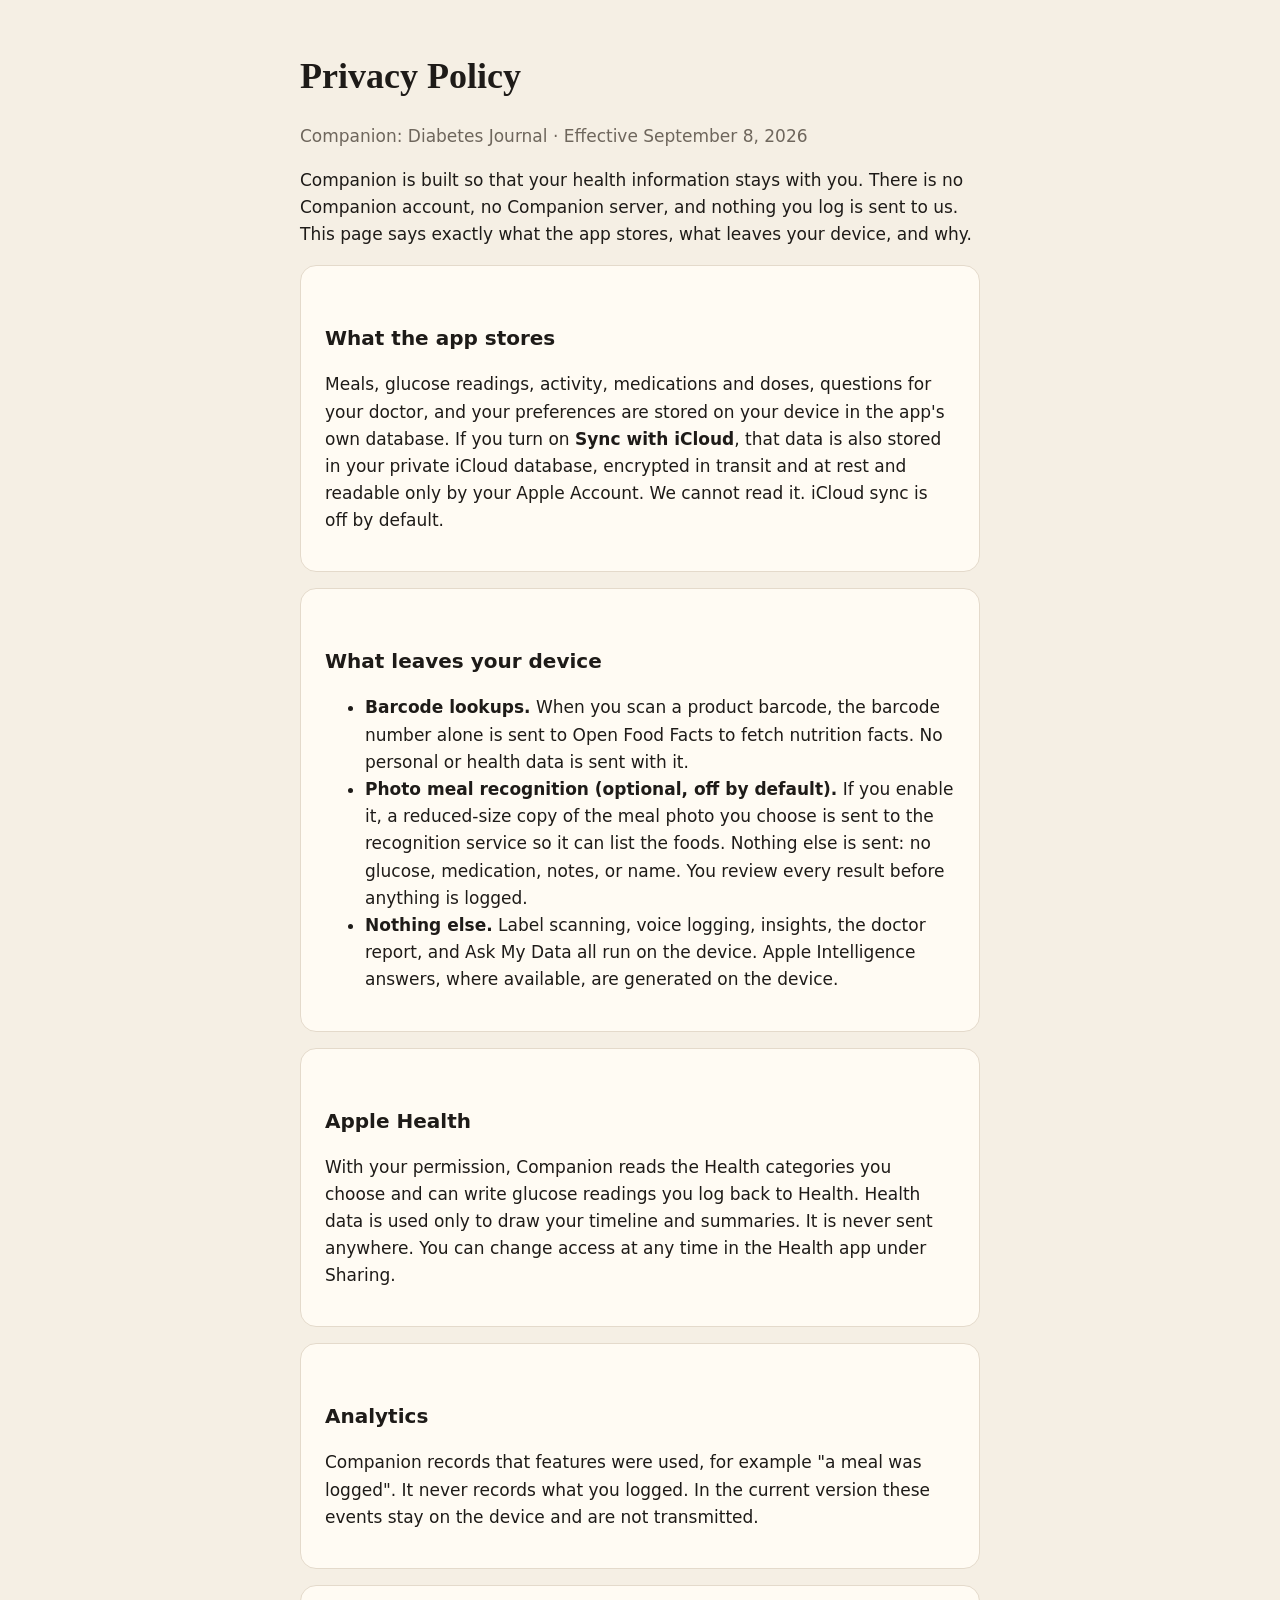
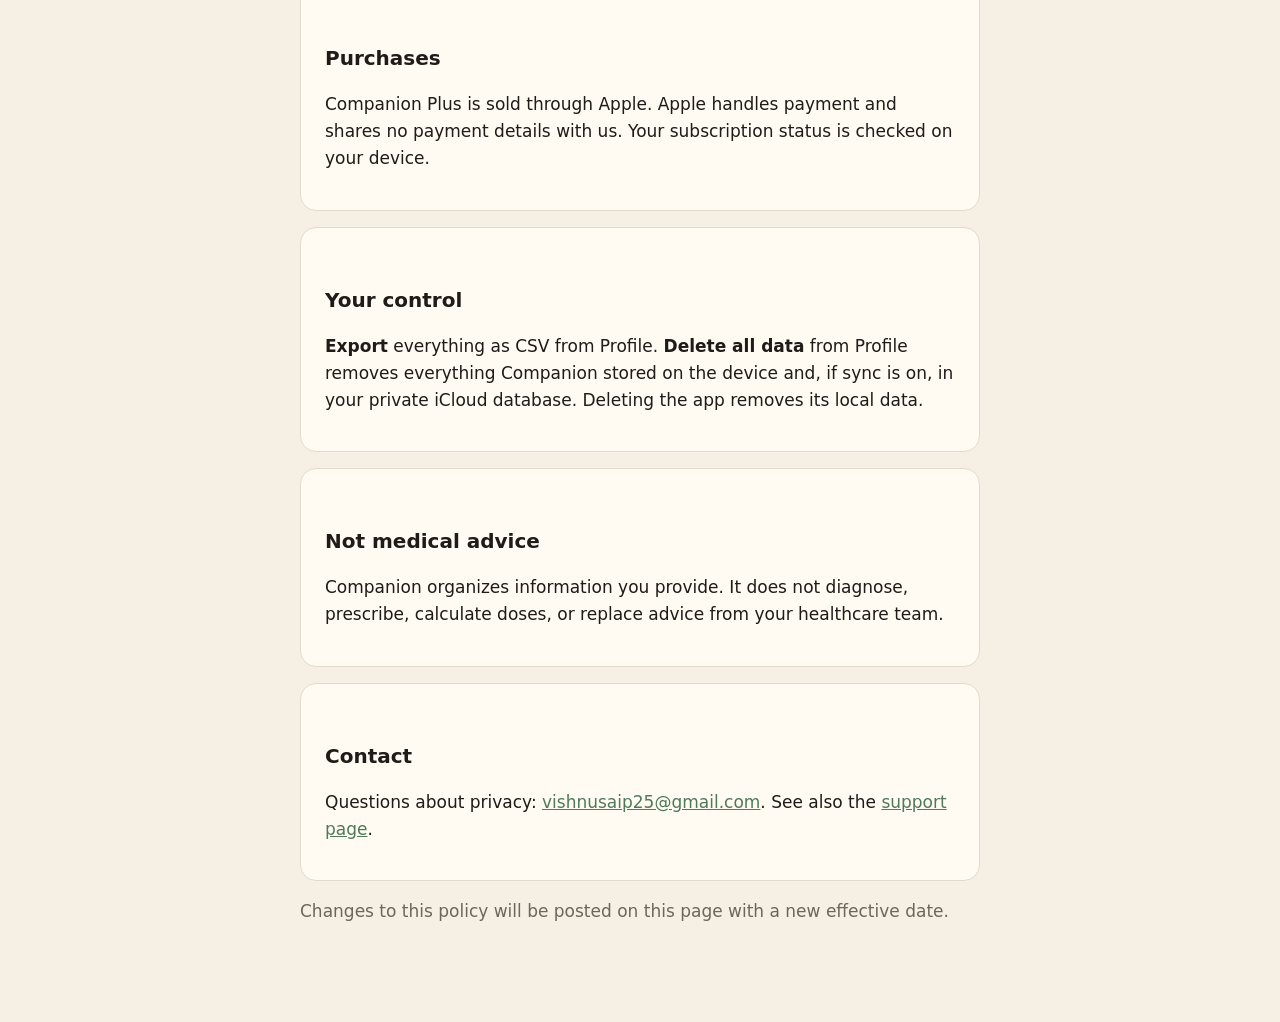
==== privacy.html @ f6daa463 "Companion privacy policy and support pages" ====
<!doctype html>
<html lang="en"><head><meta charset="utf-8"><meta name="viewport" content="width=device-width,initial-scale=1">
<title>Companion · Privacy Policy</title>
<style>
:root{--paper:#F5EFE4;--sheet:#FFFBF3;--ink:#1E1B18;--muted:#6E665C;--rule:#E4DACB;--accent:#4F7A5A}
@media (prefers-color-scheme:dark){:root{--paper:#16130F;--sheet:#201C16;--ink:#F3ECDF;--muted:#A69C8E;--rule:#352F27;--accent:#8DBB98}}
body{margin:0;background:var(--paper);color:var(--ink);font:17px/1.6 -apple-system,system-ui,sans-serif}
main{max-width:680px;margin:0 auto;padding:48px 24px 80px}
h1{font-family:Georgia,"Times New Roman",serif;font-size:36px;margin:0 0 6px}h2{font-size:20px;margin:36px 0 8px}
p,li{color:var(--ink)}.muted{color:var(--muted)}section{background:var(--sheet);border:1px solid var(--rule);border-radius:16px;padding:20px 24px;margin-top:16px}
a{color:var(--accent)}
</style></head><body><main>
<h1>Privacy Policy</h1>
<p class="muted">Companion: Diabetes Journal · Effective September 8, 2026</p>
<p>Companion is built so that your health information stays with you. There is no Companion account, no Companion server, and nothing you log is sent to us. This page says exactly what the app stores, what leaves your device, and why.</p>

<section><h2>What the app stores</h2>
<p>Meals, glucose readings, activity, medications and doses, questions for your doctor, and your preferences are stored on your device in the app's own database. If you turn on <strong>Sync with iCloud</strong>, that data is also stored in your private iCloud database, encrypted in transit and at rest and readable only by your Apple Account. We cannot read it. iCloud sync is off by default.</p></section>

<section><h2>What leaves your device</h2>
<ul>
<li><strong>Barcode lookups.</strong> When you scan a product barcode, the barcode number alone is sent to Open Food Facts to fetch nutrition facts. No personal or health data is sent with it.</li>
<li><strong>Photo meal recognition (optional, off by default).</strong> If you enable it, a reduced-size copy of the meal photo you choose is sent to the recognition service so it can list the foods. Nothing else is sent: no glucose, medication, notes, or name. You review every result before anything is logged.</li>
<li><strong>Nothing else.</strong> Label scanning, voice logging, insights, the doctor report, and Ask My Data all run on the device. Apple Intelligence answers, where available, are generated on the device.</li>
</ul></section>

<section><h2>Apple Health</h2>
<p>With your permission, Companion reads the Health categories you choose and can write glucose readings you log back to Health. Health data is used only to draw your timeline and summaries. It is never sent anywhere. You can change access at any time in the Health app under Sharing.</p></section>

<section><h2>Analytics</h2>
<p>Companion records that features were used, for example "a meal was logged". It never records what you logged. In the current version these events stay on the device and are not transmitted.</p></section>

<section><h2>Purchases</h2>
<p>Companion Plus is sold through Apple. Apple handles payment and shares no payment details with us. Your subscription status is checked on your device.</p></section>

<section><h2>Your control</h2>
<p><strong>Export</strong> everything as CSV from Profile. <strong>Delete all data</strong> from Profile removes everything Companion stored on the device and, if sync is on, in your private iCloud database. Deleting the app removes its local data.</p></section>

<section><h2>Not medical advice</h2>
<p>Companion organizes information you provide. It does not diagnose, prescribe, calculate doses, or replace advice from your healthcare team.</p></section>

<section><h2>Contact</h2>
<p>Questions about privacy: <a href="mailto:vishnusaip25@gmail.com">vishnusaip25@gmail.com</a>. See also the <a href="support.html">support page</a>.</p></section>

<p class="muted">Changes to this policy will be posted on this page with a new effective date.</p>
</main></body></html>
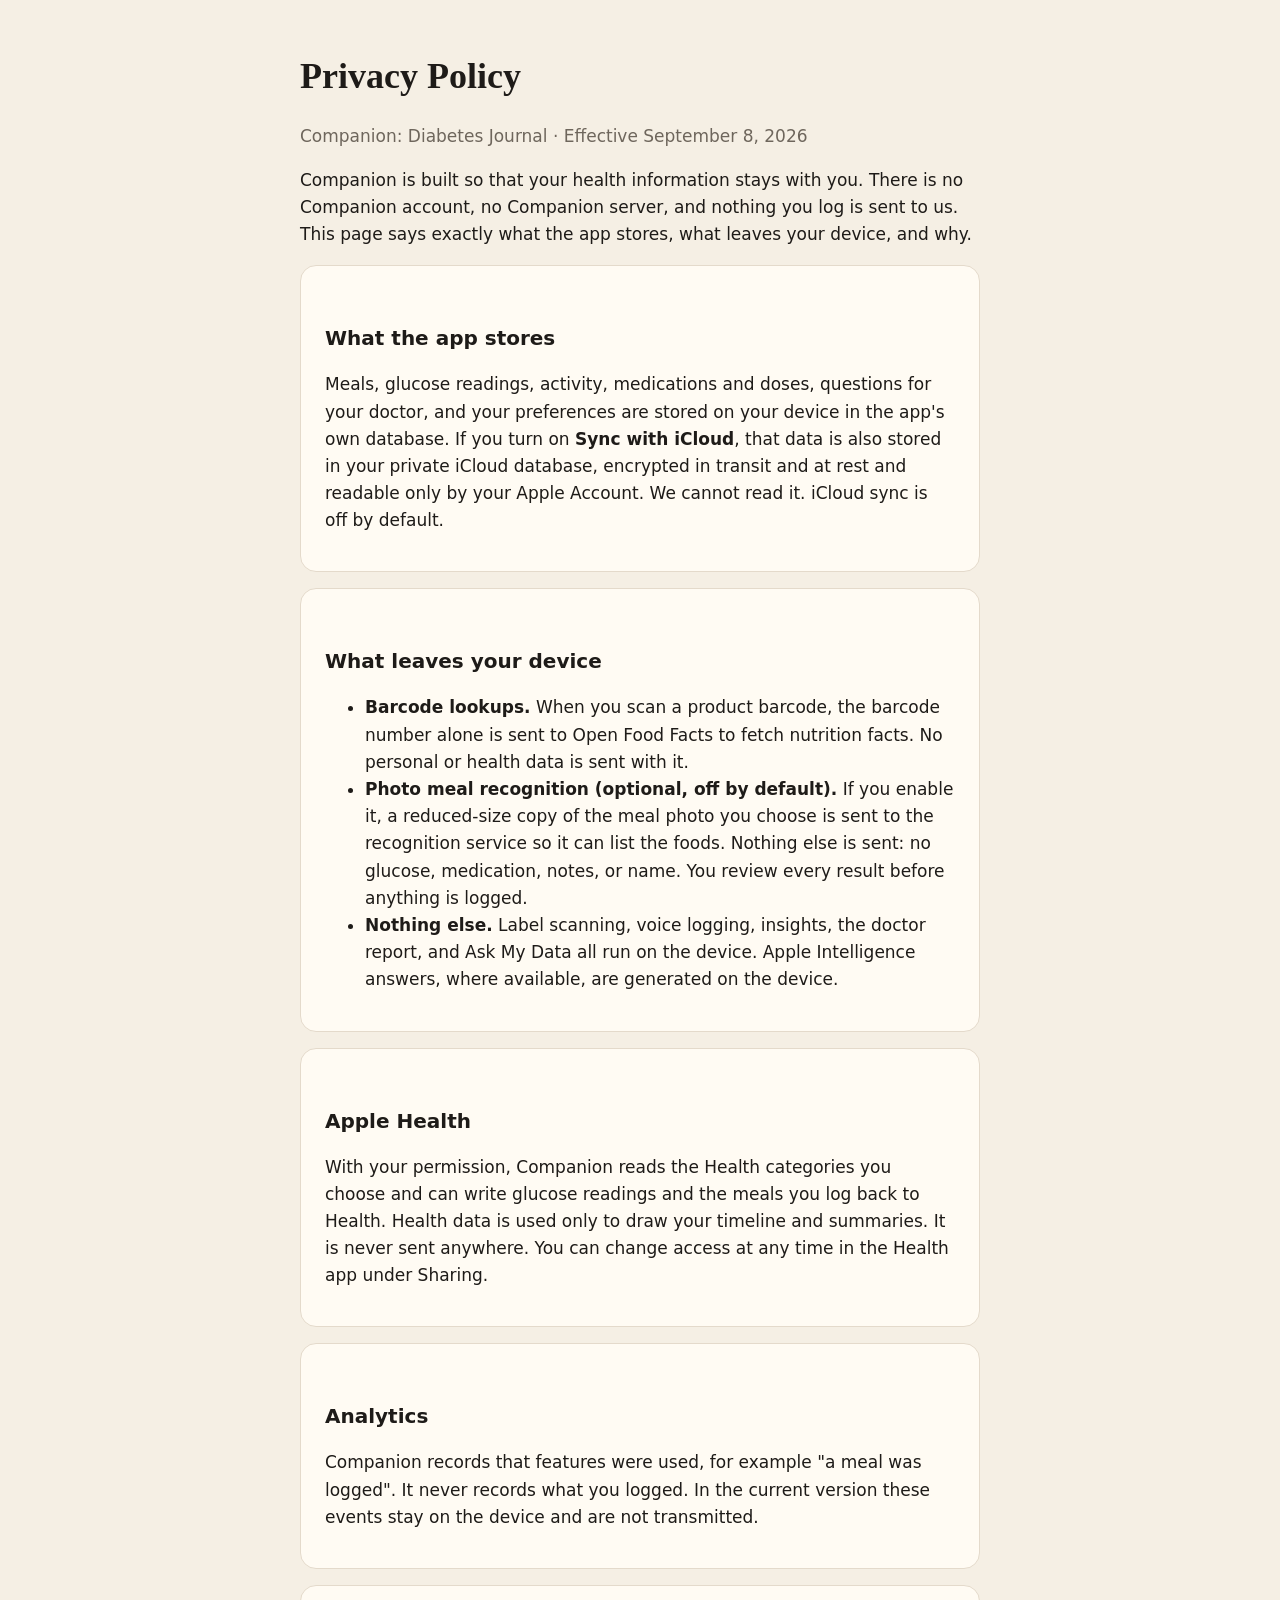
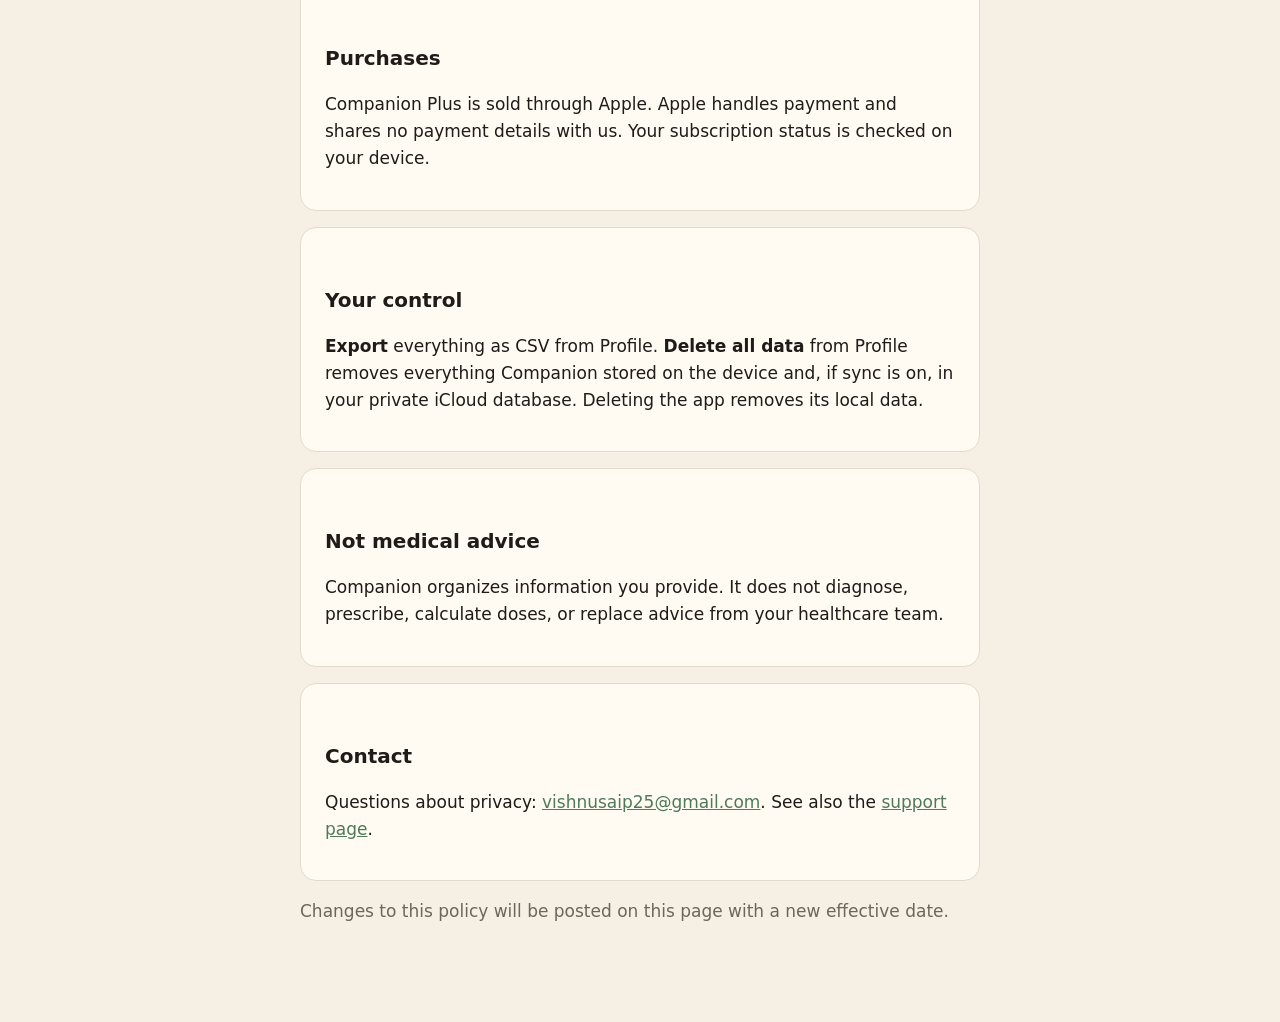
==== commit 2189250a: "Privacy policy: meals may be written to Health" ====
--- a/privacy.html
+++ b/privacy.html
@@ -25,7 +25,7 @@
 </ul></section>
 
 <section><h2>Apple Health</h2>
-<p>With your permission, Companion reads the Health categories you choose and can write glucose readings you log back to Health. Health data is used only to draw your timeline and summaries. It is never sent anywhere. You can change access at any time in the Health app under Sharing.</p></section>
+<p>With your permission, Companion reads the Health categories you choose and can write glucose readings and the meals you log back to Health. Health data is used only to draw your timeline and summaries. It is never sent anywhere. You can change access at any time in the Health app under Sharing.</p></section>
 
 <section><h2>Analytics</h2>
 <p>Companion records that features were used, for example "a meal was logged". It never records what you logged. In the current version these events stay on the device and are not transmitted.</p></section>
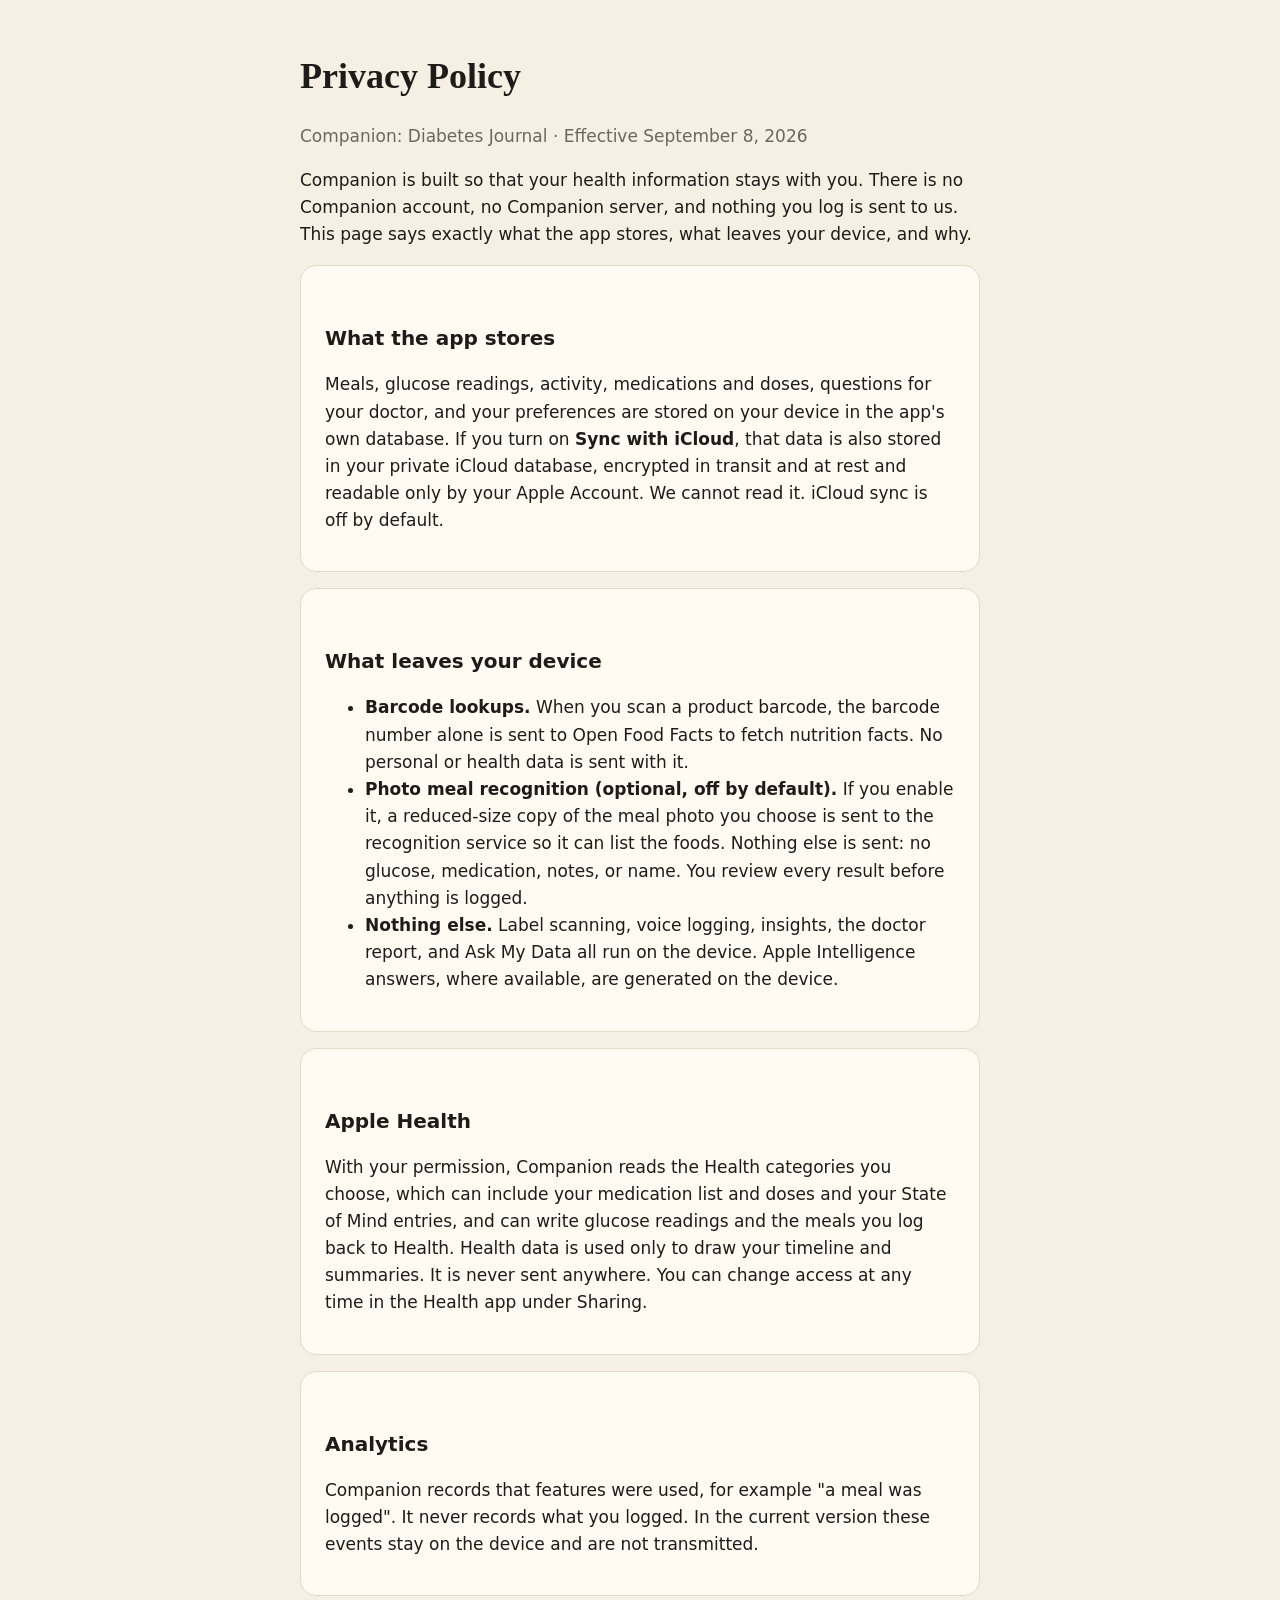
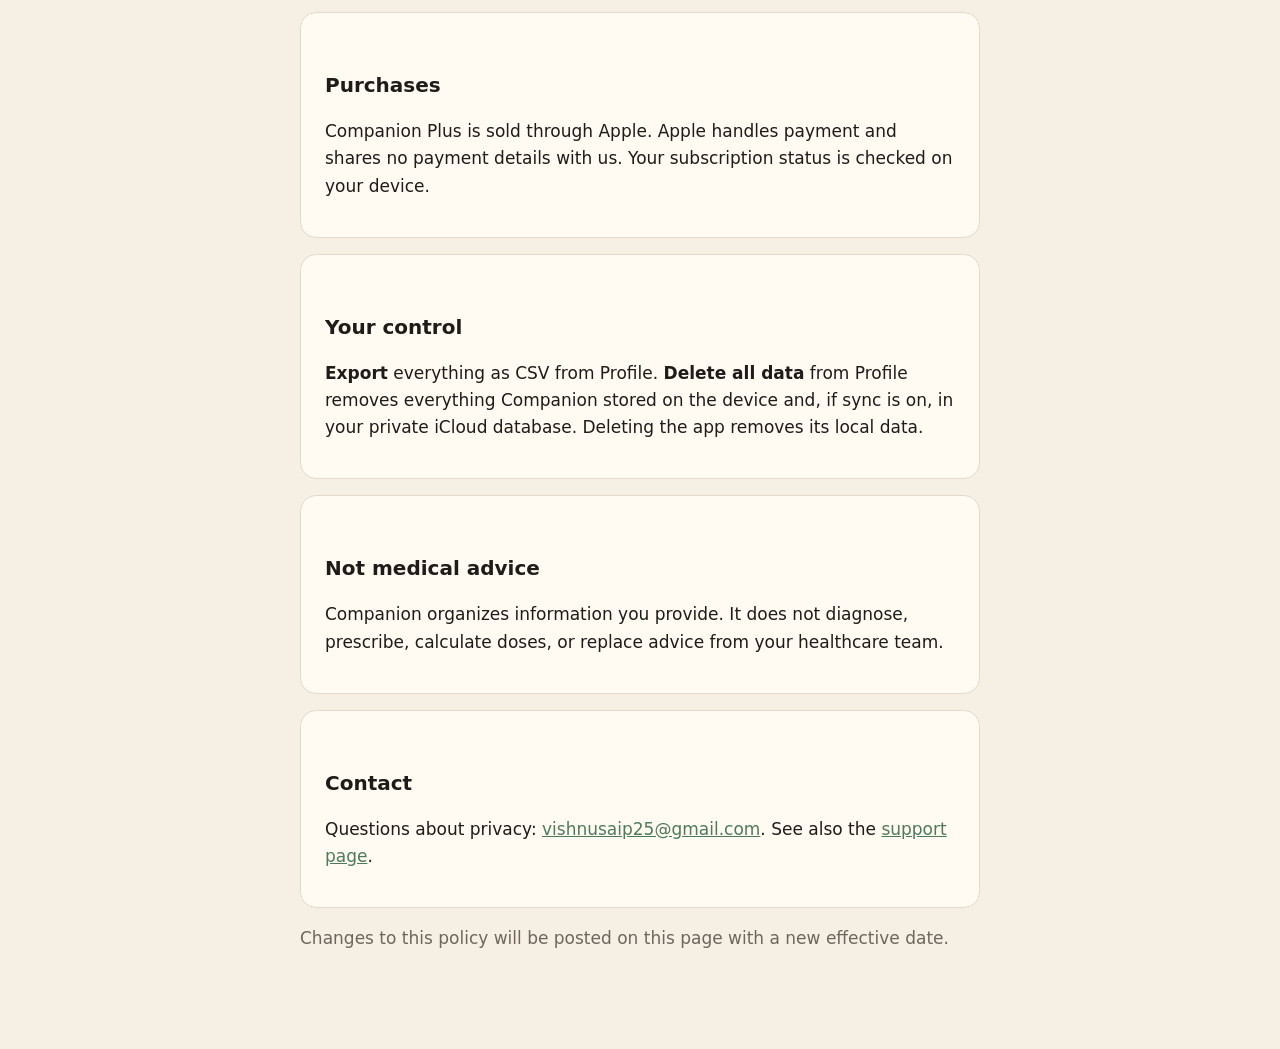
==== commit 0bfe05ae: "Privacy policy: medications and State of Mind may be read" ====
--- a/privacy.html
+++ b/privacy.html
@@ -25,7 +25,7 @@
 </ul></section>
 
 <section><h2>Apple Health</h2>
-<p>With your permission, Companion reads the Health categories you choose and can write glucose readings and the meals you log back to Health. Health data is used only to draw your timeline and summaries. It is never sent anywhere. You can change access at any time in the Health app under Sharing.</p></section>
+<p>With your permission, Companion reads the Health categories you choose, which can include your medication list and doses and your State of Mind entries, and can write glucose readings and the meals you log back to Health. Health data is used only to draw your timeline and summaries. It is never sent anywhere. You can change access at any time in the Health app under Sharing.</p></section>
 
 <section><h2>Analytics</h2>
 <p>Companion records that features were used, for example "a meal was logged". It never records what you logged. In the current version these events stay on the device and are not transmitted.</p></section>
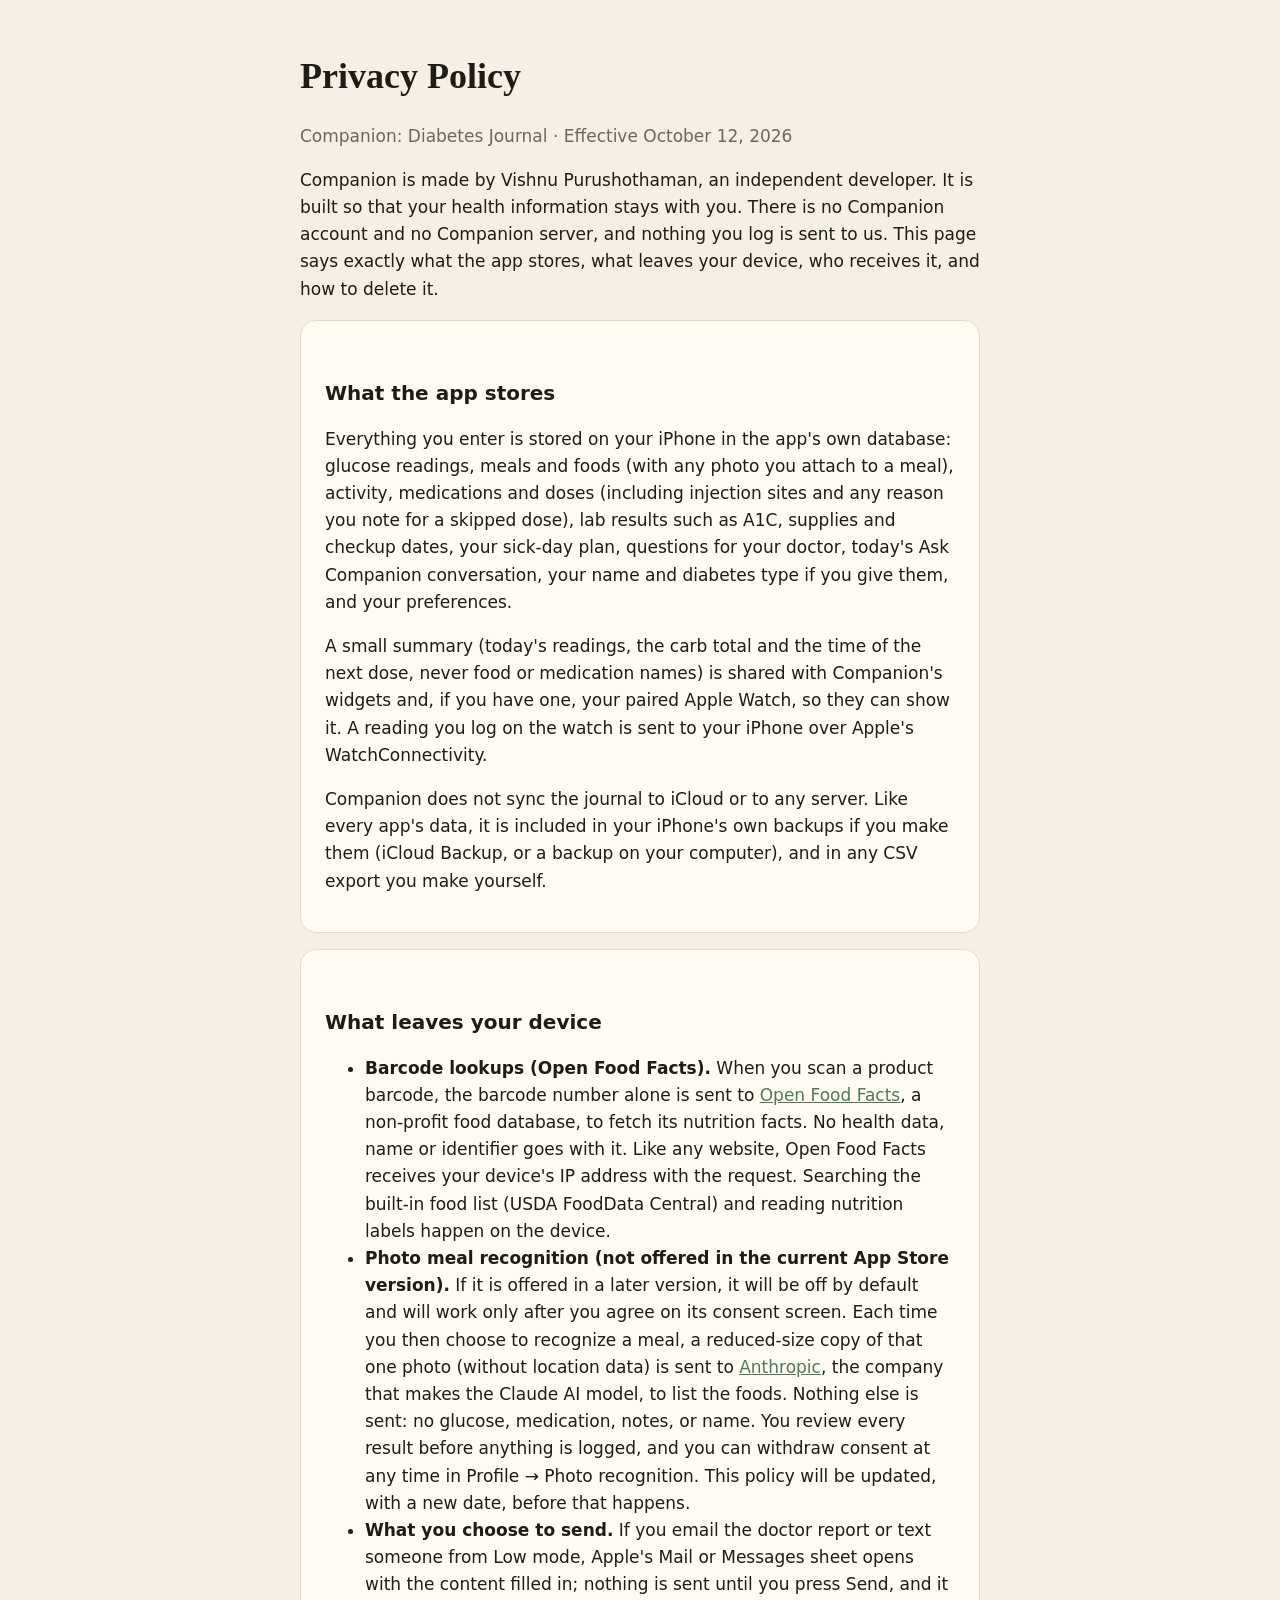
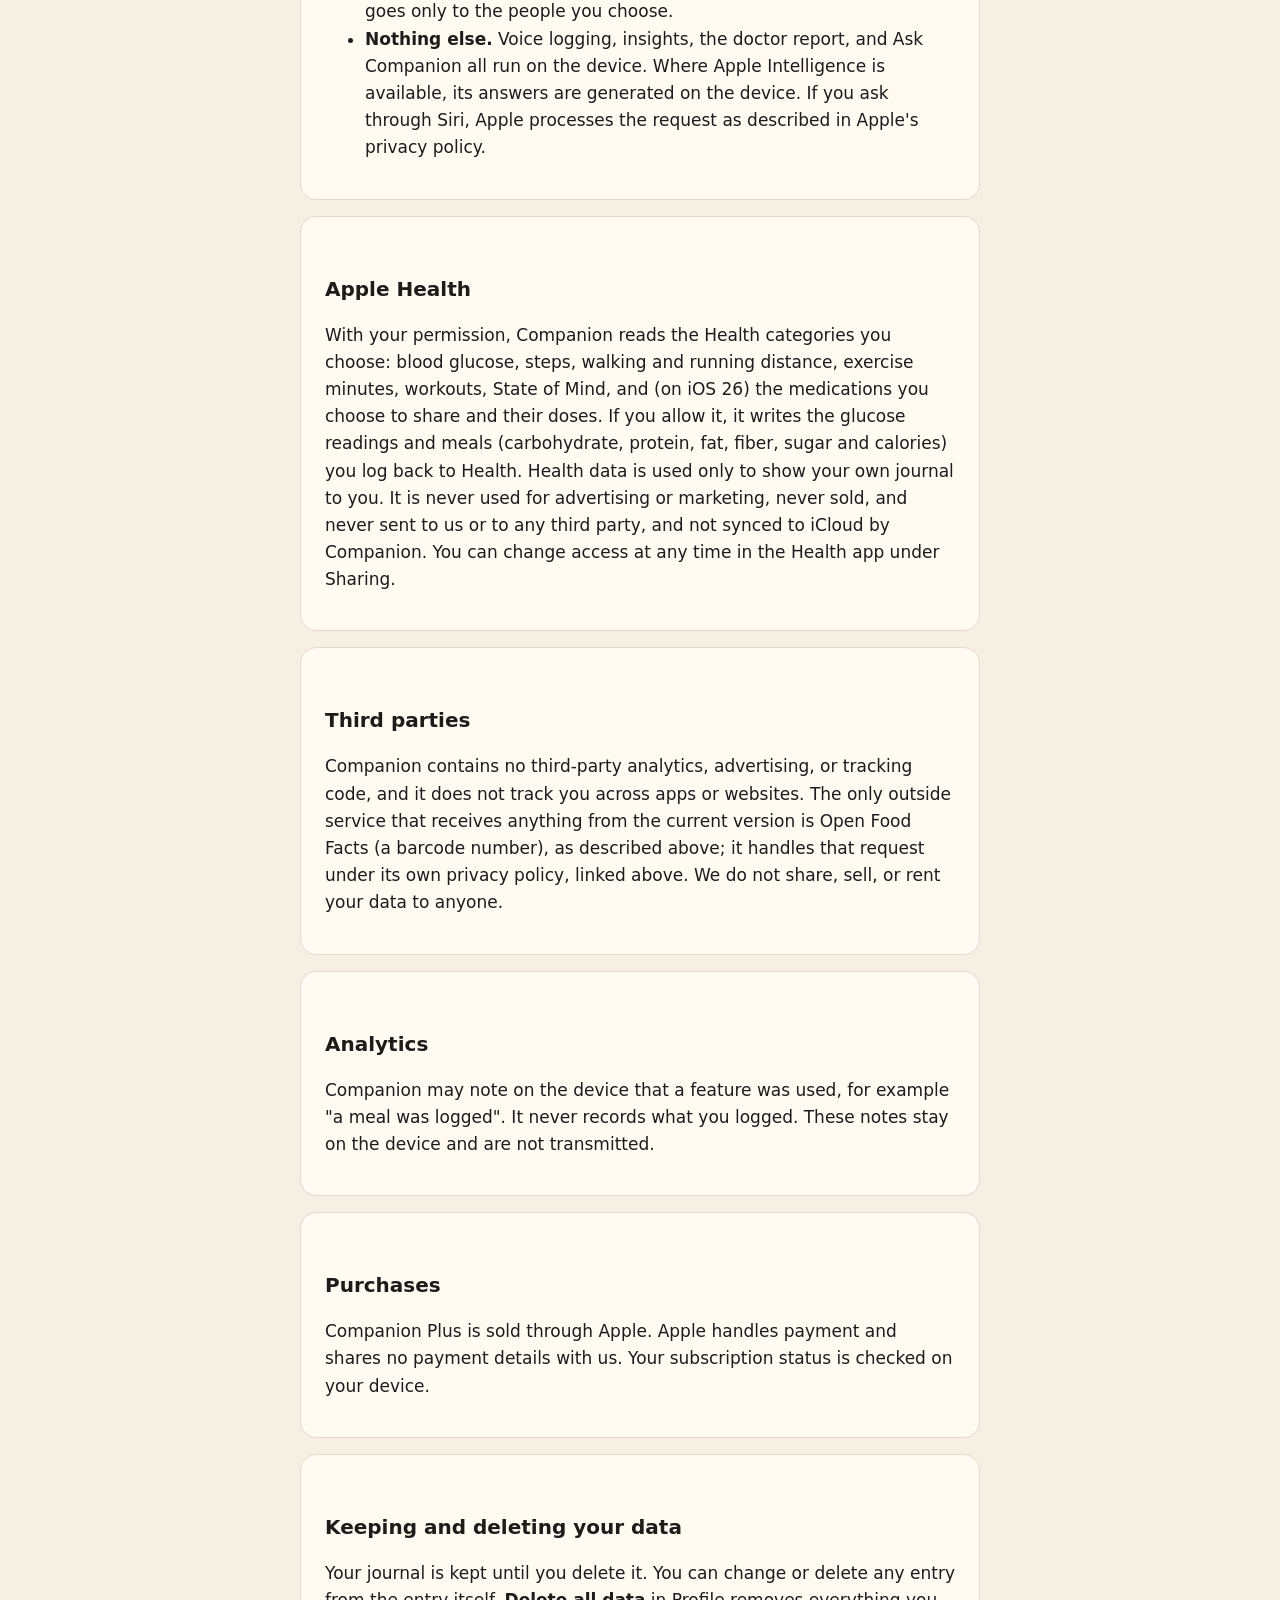
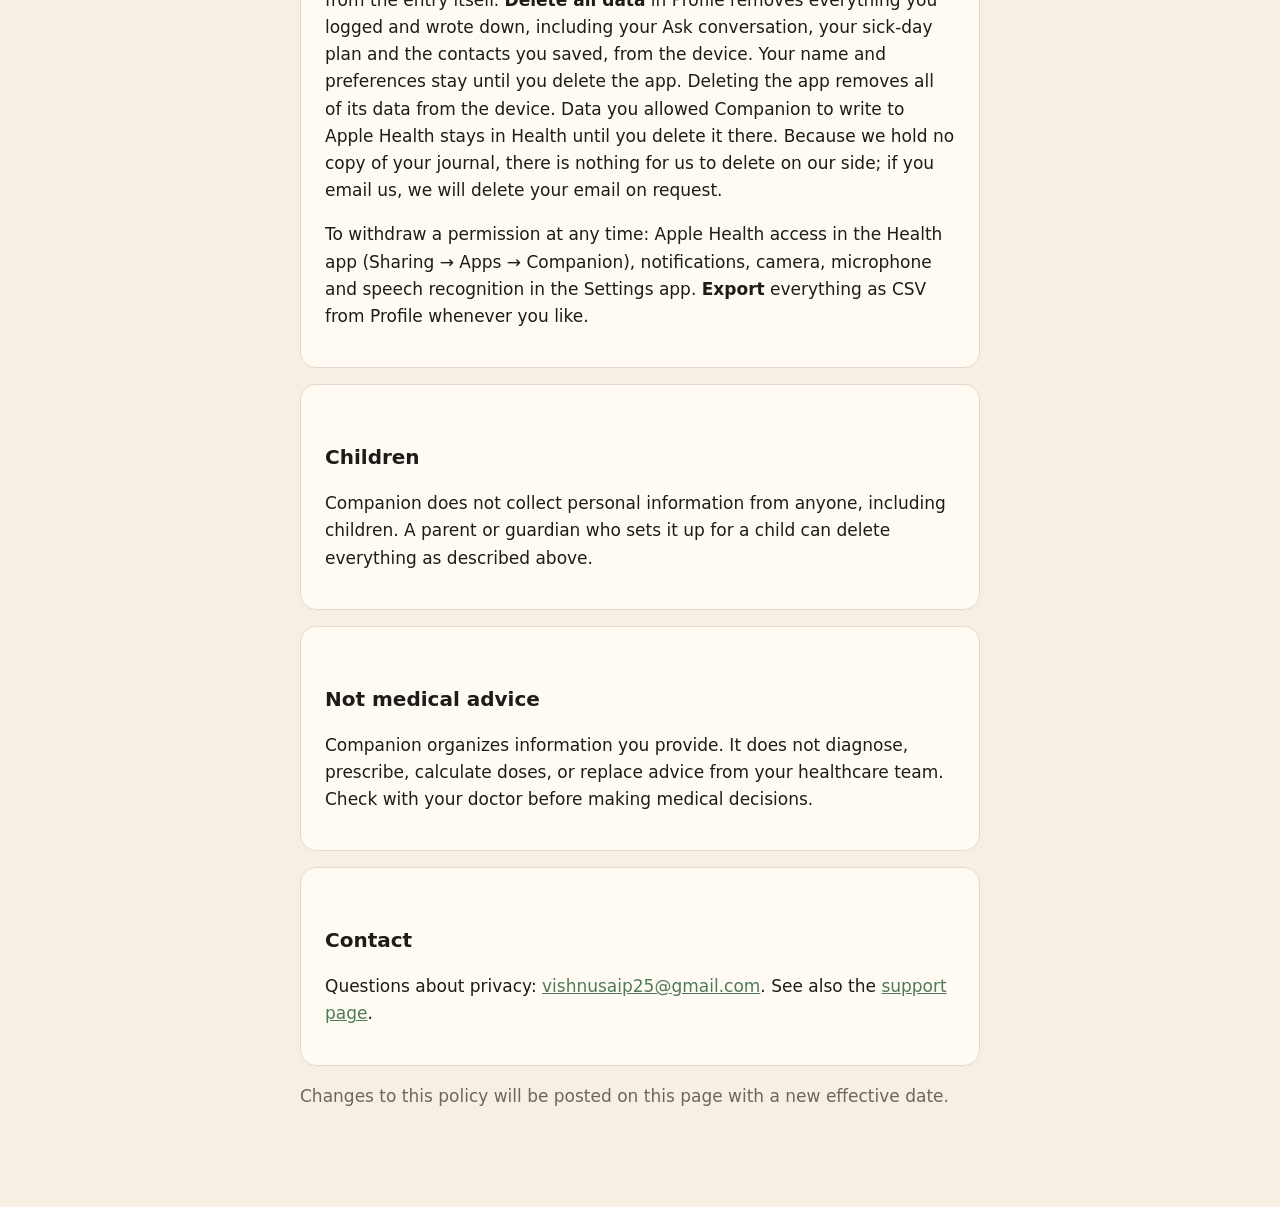
==== commit 64ce222c: "Privacy policy and support for 1.0: what leaves the device, exactly Only a barcode number goes to Op" ====
--- a/privacy.html
+++ b/privacy.html
@@ -11,33 +11,43 @@
 a{color:var(--accent)}
 </style></head><body><main>
 <h1>Privacy Policy</h1>
-<p class="muted">Companion: Diabetes Journal · Effective September 8, 2026</p>
-<p>Companion is built so that your health information stays with you. There is no Companion account, no Companion server, and nothing you log is sent to us. This page says exactly what the app stores, what leaves your device, and why.</p>
+<p class="muted">Companion: Diabetes Journal · Effective October 12, 2026</p>
+<p>Companion is made by Vishnu Purushothaman, an independent developer. It is built so that your health information stays with you. There is no Companion account and no Companion server, and nothing you log is sent to us. This page says exactly what the app stores, what leaves your device, who receives it, and how to delete it.</p>
 
 <section><h2>What the app stores</h2>
-<p>Meals, glucose readings, activity, medications and doses, questions for your doctor, and your preferences are stored on your device in the app's own database. If you turn on <strong>Sync with iCloud</strong>, that data is also stored in your private iCloud database, encrypted in transit and at rest and readable only by your Apple Account. We cannot read it. iCloud sync is off by default.</p></section>
+<p>Everything you enter is stored on your iPhone in the app's own database: glucose readings, meals and foods (with any photo you attach to a meal), activity, medications and doses (including injection sites and any reason you note for a skipped dose), lab results such as A1C, supplies and checkup dates, your sick-day plan, questions for your doctor, today's Ask Companion conversation, your name and diabetes type if you give them, and your preferences.</p>
+<p>A small summary (today's readings, the carb total and the time of the next dose, never food or medication names) is shared with Companion's widgets and, if you have one, your paired Apple Watch, so they can show it. A reading you log on the watch is sent to your iPhone over Apple's WatchConnectivity.</p>
+<p>Companion does not sync the journal to iCloud or to any server. Like every app's data, it is included in your iPhone's own backups if you make them (iCloud Backup, or a backup on your computer), and in any CSV export you make yourself.</p></section>
 
 <section><h2>What leaves your device</h2>
 <ul>
-<li><strong>Barcode lookups.</strong> When you scan a product barcode, the barcode number alone is sent to Open Food Facts to fetch nutrition facts. No personal or health data is sent with it.</li>
-<li><strong>Photo meal recognition (optional, off by default).</strong> If you enable it, a reduced-size copy of the meal photo you choose is sent to the recognition service so it can list the foods. Nothing else is sent: no glucose, medication, notes, or name. You review every result before anything is logged.</li>
-<li><strong>Nothing else.</strong> Label scanning, voice logging, insights, the doctor report, and Ask My Data all run on the device. Apple Intelligence answers, where available, are generated on the device.</li>
+<li><strong>Barcode lookups (Open Food Facts).</strong> When you scan a product barcode, the barcode number alone is sent to <a href="https://world.openfoodfacts.org/privacy">Open Food Facts</a>, a non-profit food database, to fetch its nutrition facts. No health data, name or identifier goes with it. Like any website, Open Food Facts receives your device's IP address with the request. Searching the built-in food list (USDA FoodData Central) and reading nutrition labels happen on the device.</li>
+<li><strong>Photo meal recognition (not offered in the current App Store version).</strong> If it is offered in a later version, it will be off by default and will work only after you agree on its consent screen. Each time you then choose to recognize a meal, a reduced-size copy of that one photo (without location data) is sent to <a href="https://www.anthropic.com/legal/privacy">Anthropic</a>, the company that makes the Claude AI model, to list the foods. Nothing else is sent: no glucose, medication, notes, or name. You review every result before anything is logged, and you can withdraw consent at any time in Profile → Photo recognition. This policy will be updated, with a new date, before that happens.</li>
+<li><strong>What you choose to send.</strong> If you email the doctor report or text someone from Low mode, Apple's Mail or Messages sheet opens with the content filled in; nothing is sent until you press Send, and it goes only to the people you choose.</li>
+<li><strong>Nothing else.</strong> Voice logging, insights, the doctor report, and Ask Companion all run on the device. Where Apple Intelligence is available, its answers are generated on the device. If you ask through Siri, Apple processes the request as described in Apple's privacy policy.</li>
 </ul></section>
 
 <section><h2>Apple Health</h2>
-<p>With your permission, Companion reads the Health categories you choose, which can include your medication list and doses and your State of Mind entries, and can write glucose readings and the meals you log back to Health. Health data is used only to draw your timeline and summaries. It is never sent anywhere. You can change access at any time in the Health app under Sharing.</p></section>
+<p>With your permission, Companion reads the Health categories you choose: blood glucose, steps, walking and running distance, exercise minutes, workouts, State of Mind, and (on iOS 26) the medications you choose to share and their doses. If you allow it, it writes the glucose readings and meals (carbohydrate, protein, fat, fiber, sugar and calories) you log back to Health. Health data is used only to show your own journal to you. It is never used for advertising or marketing, never sold, and never sent to us or to any third party, and not synced to iCloud by Companion. You can change access at any time in the Health app under Sharing.</p></section>
+
+<section><h2>Third parties</h2>
+<p>Companion contains no third-party analytics, advertising, or tracking code, and it does not track you across apps or websites. The only outside service that receives anything from the current version is Open Food Facts (a barcode number), as described above; it handles that request under its own privacy policy, linked above. We do not share, sell, or rent your data to anyone.</p></section>
 
 <section><h2>Analytics</h2>
-<p>Companion records that features were used, for example "a meal was logged". It never records what you logged. In the current version these events stay on the device and are not transmitted.</p></section>
+<p>Companion may note on the device that a feature was used, for example "a meal was logged". It never records what you logged. These notes stay on the device and are not transmitted.</p></section>
 
 <section><h2>Purchases</h2>
 <p>Companion Plus is sold through Apple. Apple handles payment and shares no payment details with us. Your subscription status is checked on your device.</p></section>
 
-<section><h2>Your control</h2>
-<p><strong>Export</strong> everything as CSV from Profile. <strong>Delete all data</strong> from Profile removes everything Companion stored on the device and, if sync is on, in your private iCloud database. Deleting the app removes its local data.</p></section>
+<section><h2>Keeping and deleting your data</h2>
+<p>Your journal is kept until you delete it. You can change or delete any entry from the entry itself. <strong>Delete all data</strong> in Profile removes everything you logged and wrote down, including your Ask conversation, your sick-day plan and the contacts you saved, from the device. Your name and preferences stay until you delete the app. Deleting the app removes all of its data from the device. Data you allowed Companion to write to Apple Health stays in Health until you delete it there. Because we hold no copy of your journal, there is nothing for us to delete on our side; if you email us, we will delete your email on request.</p>
+<p>To withdraw a permission at any time: Apple Health access in the Health app (Sharing → Apps → Companion), notifications, camera, microphone and speech recognition in the Settings app. <strong>Export</strong> everything as CSV from Profile whenever you like.</p></section>
+
+<section><h2>Children</h2>
+<p>Companion does not collect personal information from anyone, including children. A parent or guardian who sets it up for a child can delete everything as described above.</p></section>
 
 <section><h2>Not medical advice</h2>
-<p>Companion organizes information you provide. It does not diagnose, prescribe, calculate doses, or replace advice from your healthcare team.</p></section>
+<p>Companion organizes information you provide. It does not diagnose, prescribe, calculate doses, or replace advice from your healthcare team. Check with your doctor before making medical decisions.</p></section>
 
 <section><h2>Contact</h2>
 <p>Questions about privacy: <a href="mailto:vishnusaip25@gmail.com">vishnusaip25@gmail.com</a>. See also the <a href="support.html">support page</a>.</p></section>
